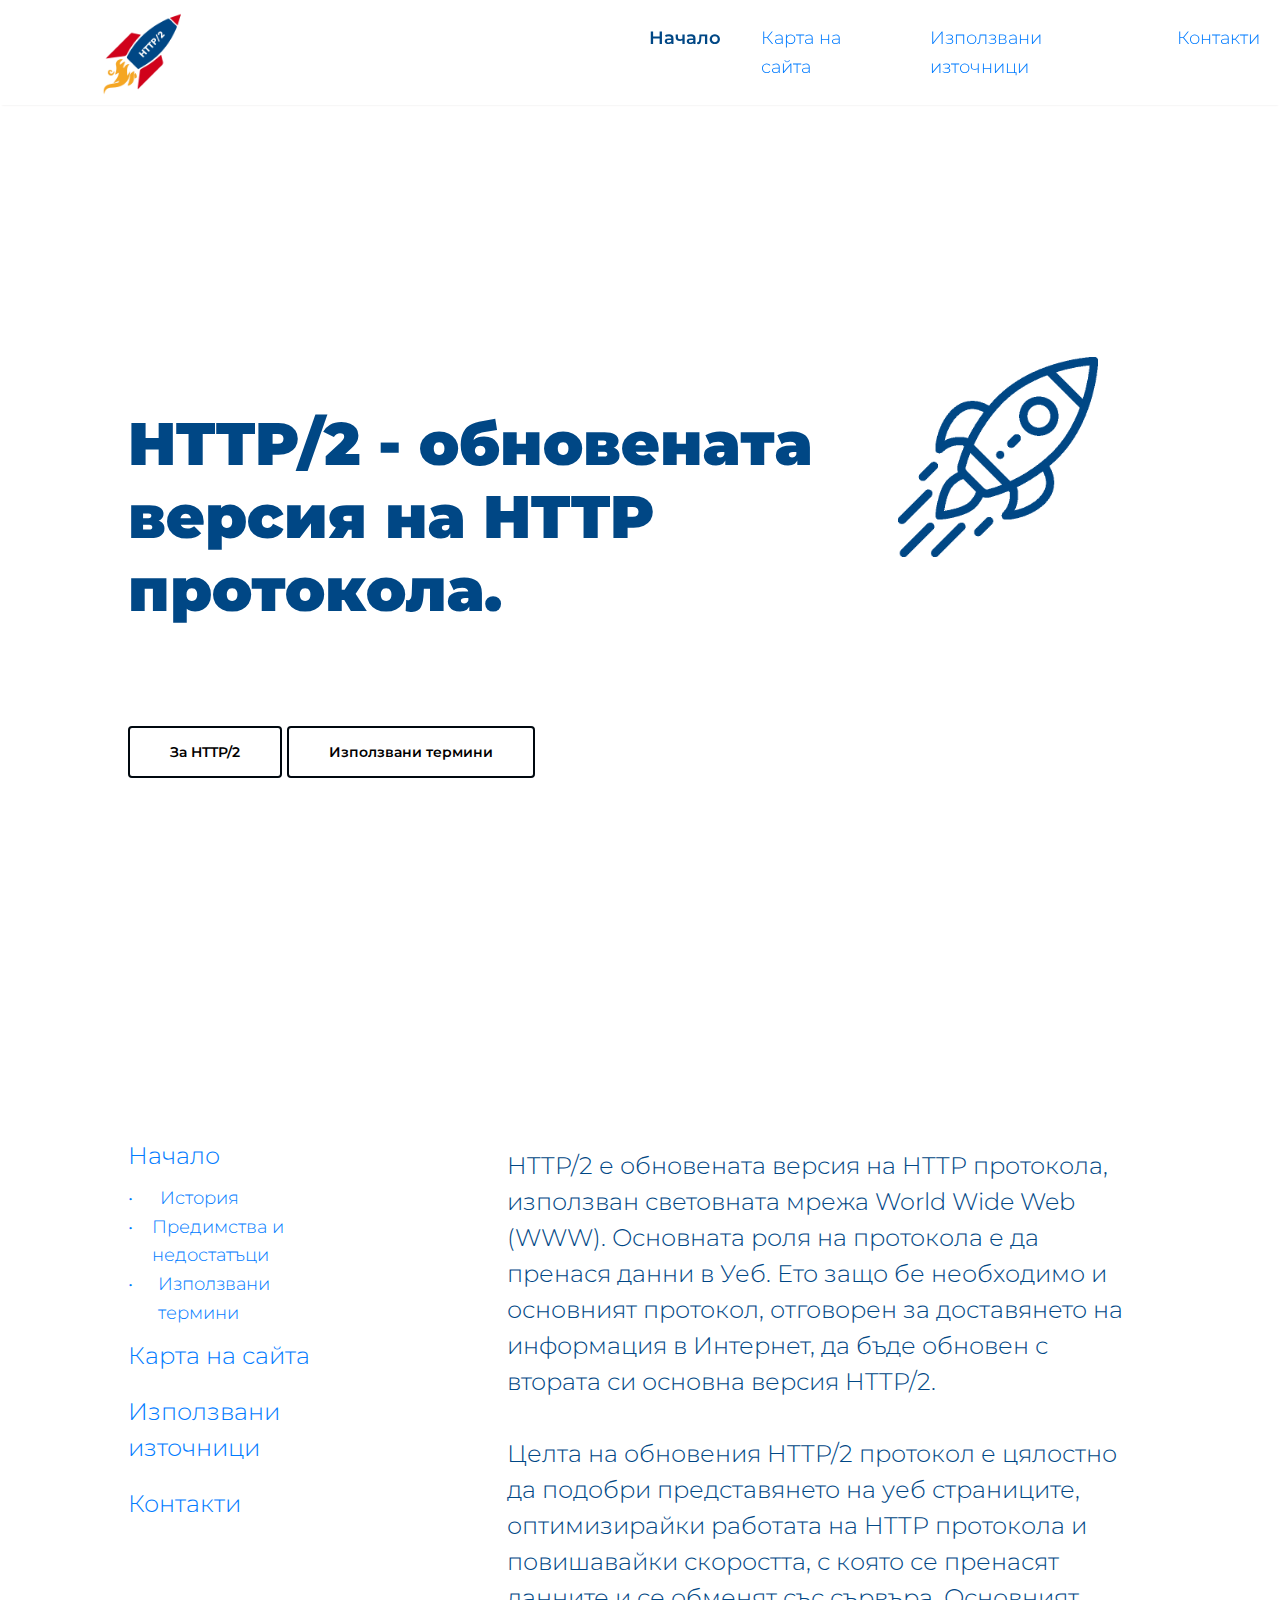
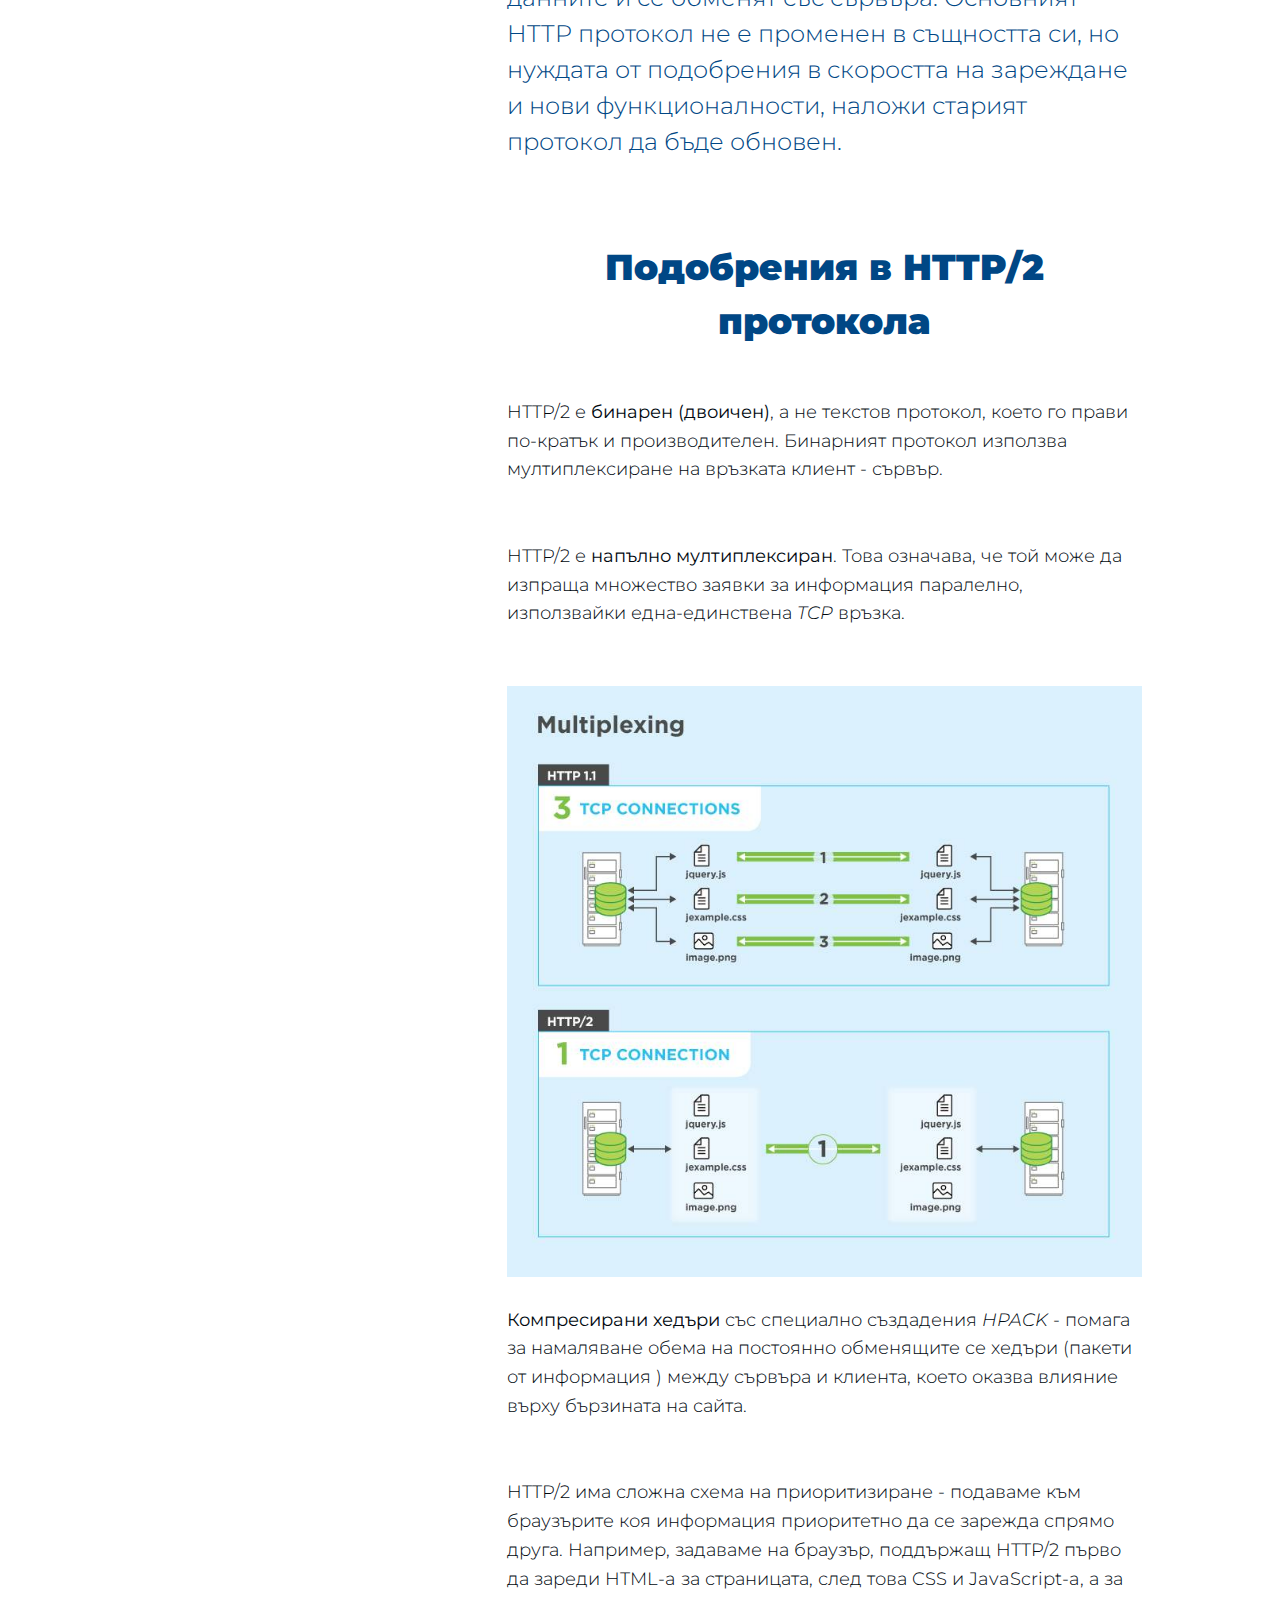
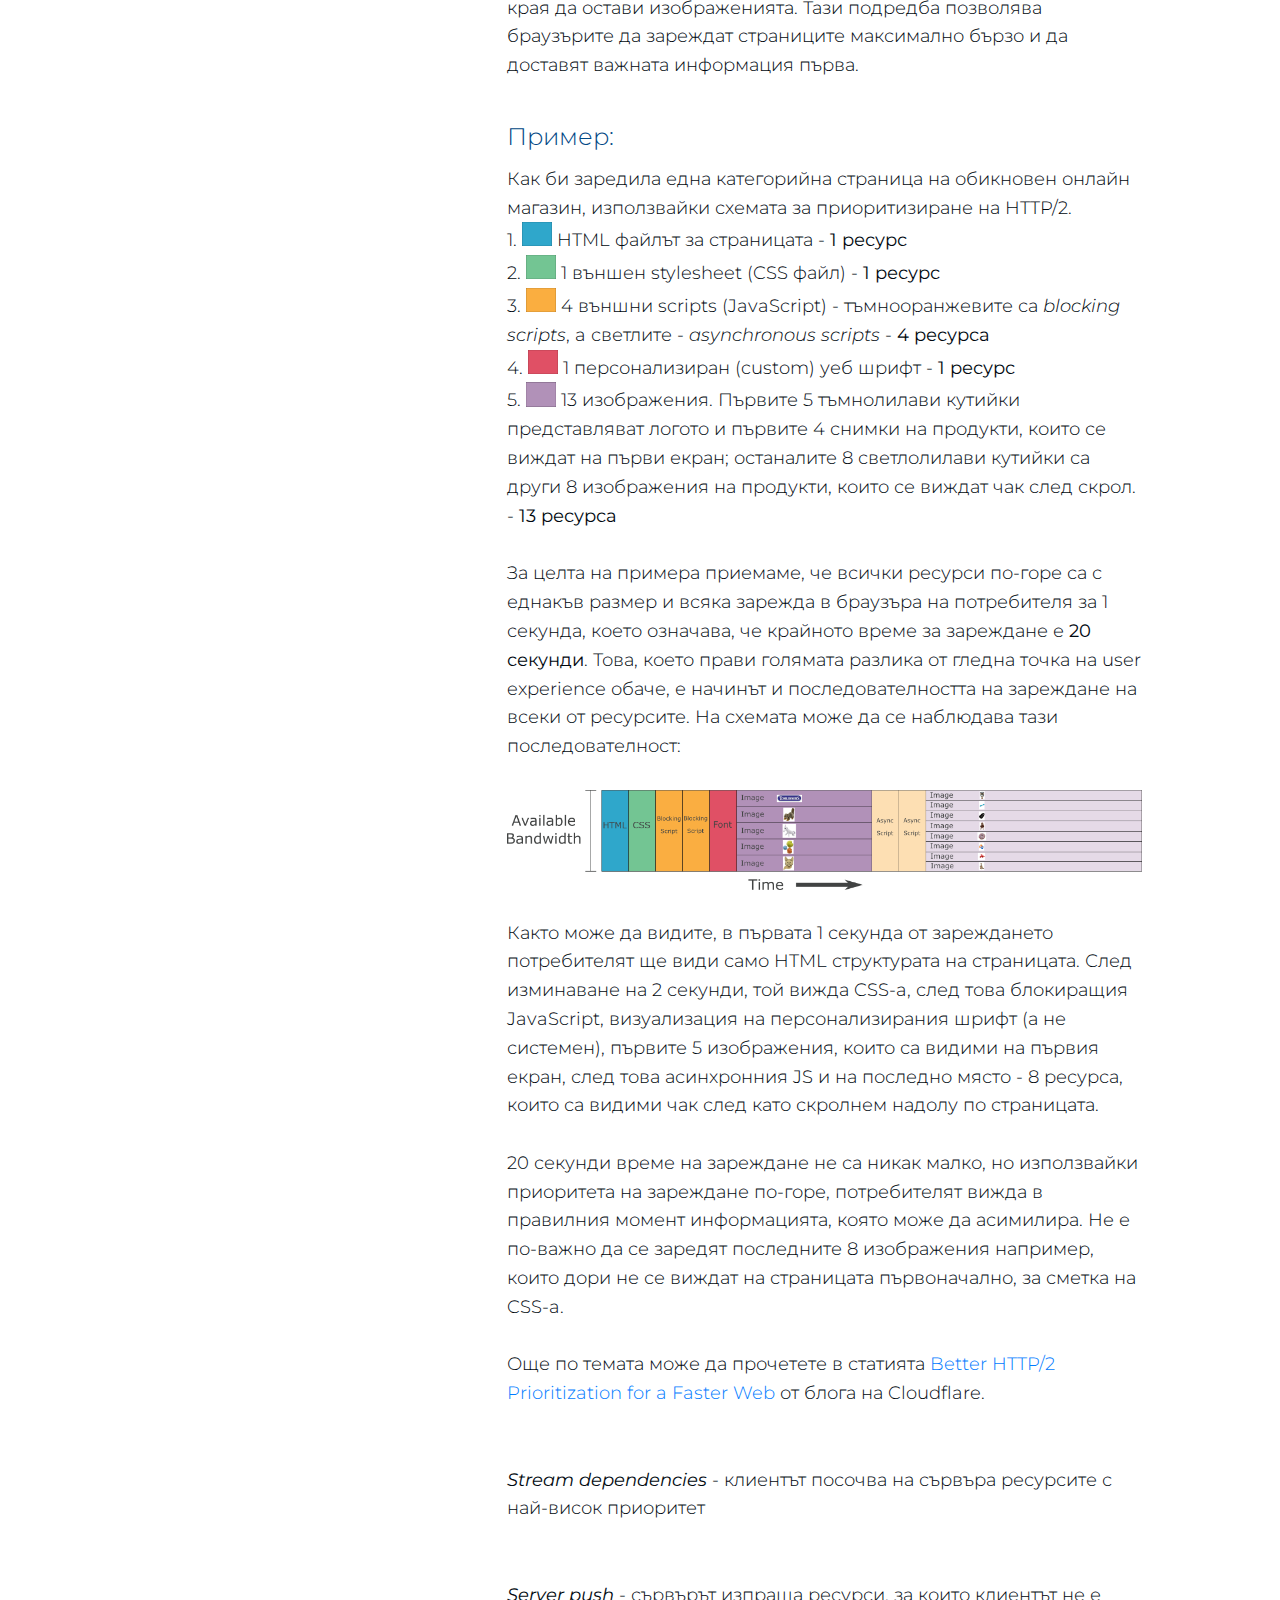
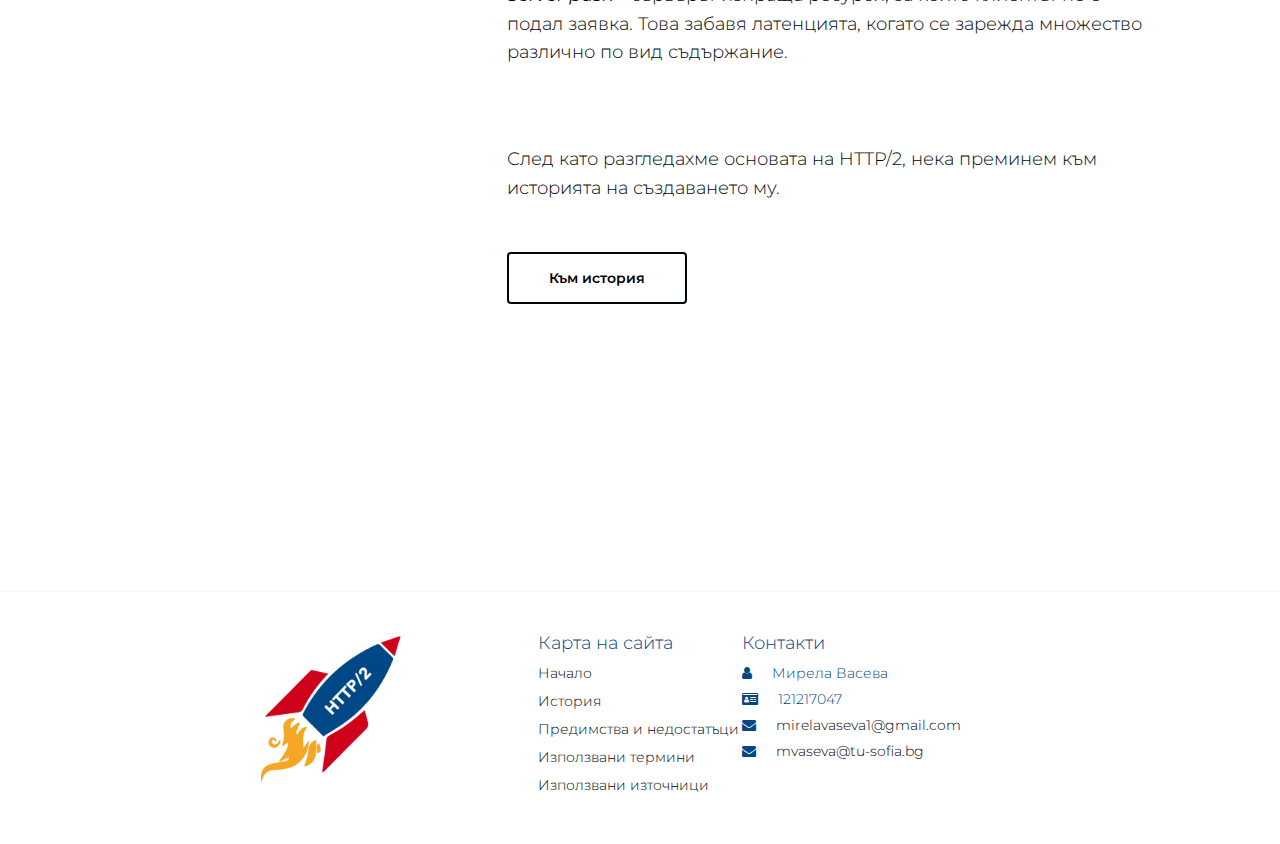
==== index.html @ add682d5 "first commit" ====
!DOCTYPE html>
<html>
    <head>
        <meta charset="utf-8">
        <meta http-equiv="X-UA-Compatible" content="IE=edge">
        <title>HTTP/2</title>
        <meta name="description" content="">
        <meta name="viewport" content="width=device-width, initial-scale=1">
        <link rel="stylesheet" href="main.css">
        <link rel="preconnect" href="https://fonts.gstatic.com">
        <link href="https://fonts.googleapis.com/css2?family=Montserrat:ital,wght@0,300;0,600;0,900;1,300;1,600;1,900&display=swap" rel="stylesheet">
        <link rel="shortcut icon" href="images/favicon.ico" type="image/x-icon">
        <link rel="icon" href="images/favicon.ico" type="image/x-icon">
        <link rel="stylesheet" href="https://cdnjs.cloudflare.com/ajax/libs/font-awesome/4.7.0/css/font-awesome.min.css">
    </head>
    <body>
         <nav class="navbar" role="navigation">
             <div class="navbar-logo">
                <a class="logo-image" href="index.html"><img src="images/http2-logo.png" alt="logo"></a> 
             </div>
            <div id="menuToggle">
              <input type="checkbox" />
                <span></span>
                <span></span>
                <span></span>
            <ul id="menu">
              <li class="nav-item"><a class="nav-link active" href="index.html">Начало</a></li>
              <li class="nav-item"><a class="nav-link" href="pages/sitemap.html">Карта на сайта</a></li>
              <li class="nav-item"><a class="nav-link" href="pages/izpolzvani-iztochnici.html">Използвани източници</a></li>
              <li class="nav-item"><a class="nav-link" href="pages/kontakti.html">Контакти</a></li>
            </ul>
           </div>
          </nav>
        <div class="container">
            <header class="header">
                <div class="header-content">
                    <div class="content-text">
                        <h1>HTTP/2 - обновената версия на HTTP протокола.</h1>
                    </div>
                    <div class="content-image">
                        <img src="images/https2-icon.png" alt="alt">
                    </div>
                    
                </div>
                <a href="#za-http2" class="button">За HTTP/2</a>
                <a href="#izpolzvani-termini" class="button">Използвани термини</a>
            </header>
            <div id="za-http2" class="section">
                <div class="sidebar">
                    <div class="sidebar-content">
                        <h4><a href="index.html">Начало</h4>
                            <ul class="custom-list">
                                <li><a href="pages/istoria.html">История</a></li>
                                <li><a href="pages/predimstva-i-nedostataci.html">Предимства и недостатъци</a></li>
                                <li><a href="pages/izpolzvani-termini.html">Използвани термини</a></li>
                            </ul>
                        <h4><a href="pages/sitemap.html">Карта на сайта</a></h4>
                        <h4><a href="pages/izpolzvani-iztochnici.html">Използвани източници</a></h4>
                        <h4><a href="pages/kontakti.html">Контакти</a></h4>
                    </div>
                </div>

                <div class="content">
                    <div class="content-section pd-1">
                        <h4>HTTP/2 е обновената версия на HTTP протокола, използван световната мрежа World Wide Web (WWW). Основната роля на протокола е да пренася данни в Уеб. Ето защо бе необходимо и основният протокол, отговорен за доставянето на информация в Интернет, да бъде обновен с втората си основна версия HTTP/2.
                            <br><br>Целта на обновения HTTP/2 протокол е цялостно да подобри представянето на уеб страниците, оптимизирайки работата на HTTP протокола и повишавайки скоростта, с която се пренасят данните и се обменят със сървъра. Основният HTTP протокол не е променен в същността си, но нуждата от подобрения в скоростта на зареждане и нови функционалности, наложи старият протокол да бъде обновен.
                        </h4>
                        
                    </div>
                    <div class="content-section pd-1">
                        <h2>Подобрения в HTTP/2 протокола</h2>
                        <p>HTTP/2 е <strong>бинарен (двоичен)</strong>, а не текстов протокол, което го прави по-кратък и производителен. Бинарният протокол използва мултиплексиране на връзката клиент - сървър.</p>
                        <br><br>       
                        <p>HTTP/2 е <strong>напълно мултиплексиран</strong>. Това означава, че той може да изпраща множество заявки за информация паралелно, използвайки една-единствена <em>TCP</em> връзка.</p>
                        <br><br>
                        <img src="images/http2-multiplexing.jpg" alt="" width="100%">
                        <br><br>
                        <p><strong>Компресирани хедъри</strong> със специално създадения <em>HPACK</em> - помага за намаляване обема на постоянно обменящите се хедъри (пакети от информация ) между сървъра и клиента, което оказва влияние върху бързината на сайта.</p>
                        <br><br>
                        <p>HTTP/2 има сложна схема на приоритизиране - подаваме към браузърите коя информация приоритетно да се зарежда спрямо друга. Например, задаваме на браузър, поддържащ HTTP/2 първо да зареди HTML-a за страницата, след това CSS и JavaScript-a, а за края да остави изображенията. Тази подредба позволява браузърите да зареждат страниците максимално бързо и да доставят важната информация първа.</p>
                        <br><h4>Пример:</h4>
                        <p>Как би заредила една категорийна страница на обикновен онлайн магазин, използвайки схемата за приоритизиране на HTTP/2.</p>
                        <p>1. <img src="images/html-1.png" width="30px"> HTML файлът за страницата - <strong>1 ресурс</strong></p>
                        <p>2. <img src="images/css-1.png" width="30px"> 1 външен stylesheet (CSS файл) - <strong>1 ресурс</strong></p> 
                        <p>3. <img src="images/script-1.png" width="30px"> 4 външни scripts (JavaScript) - тъмнооранжевите са <em>blocking scripts</em>, a светлите - <em>asynchronous scripts</em> - <strong>4 ресурсa</strong></p>
                        <p>4. <img src="images/font-1.png" width="30px"> 1 персонализиран (custom) уеб шрифт - <strong>1 ресурс</strong></p> 
                        <p>5. <img src="images/image-1.png" width="30px"> 13 изображения. Първите 5 тъмнолилави кутийки представляват логото и първите 4 снимки на продукти, които се виждат на първи екран; останалите 8 светлолилави кутийки са други 8 изображения на продукти, които се виждат чак след скрол. - <strong>13 ресурсa</strong></p> 
                        <br>
                        <p>За целта на примера приемаме, че всички ресурси по-горе са с еднакъв размер и всяка зарежда в браузъра на потребителя за 1 секунда, което означава, че крайното време за зареждане е <strong>20 секунди</strong>. Това, което прави голямата разлика от гледна точка на user experience обаче, е начинът и последователността на зареждане на всеки от ресурсите. На схемата може да се наблюдава тази последователност:</p>
                        <br>
                        <img src="images/http2-loadingtime.png" alt="" width="100%">
                        <br><br>
                        <p>Както може да видите, в първата 1 секунда от зареждането потребителят ще види само HTML структурата на страницата. След изминаване на 2 секунди, той вижда CSS-a, след това блокиращия JavaScript, визуализация на персонализирания шрифт (а не системен), първите 5 изображения, които са видими на първия екран, след това асинхронния JS и на последно място - 8 ресурса, които са видими чак след като скролнем надолу по страницата.
                        <br><br>
                        <p>20 секунди време на зареждане не са никак малко, но използвайки приоритета на зареждане по-горе, потребителят вижда в правилния момент информацията, която може да асимилира. Не е по-важно да се заредят последните 8 изображения например, които дори не се виждат на страницата първоначално, за сметка на CSS-a.
                        <br> <br>           
                        <p>Още по темата може да прочетете в статията <a href="https://blog.cloudflare.com/better-http-2-prioritization-for-a-faster-web/" target="_blank">Better HTTP/2 Prioritization for a Faster Web</a> от блога на Cloudflare.</p>
                        <br><br>
                        <p><strong><em>Stream dependencies</em></strong> - клиентът посочва на сървъра ресурсите с най-висок приоритет</p>
                        <br><br>
                        <p><strong><em>Server push</em></strong> - сървърът изпраща ресурси, за които клиентът не е подал заявка. Това забавя латенцията, когато се зарежда множество различно по вид съдържание.</p>                   
                    </div>
                    <div class="content-section pd-1">
                        <br><br>
                        <p>След като разгледахме основата на HTTP/2, нека преминем към историята на създаването му. </p>
                        <a href="pages/istoria.html" class="button">Към история</a>
                    
                    </div>
                    
    

                </div>
            </div>
        </div>
        <div class="footer">
            <div class="footer-img-logo"><img src="images/http2-logo.png" alt="logo"></div>
            <div class="footer-content">
                <div class="content-logo"><img src="images/http2-logo.png" alt="logo"></div>
                <div class="content-sitemap">
                    <span class="footer-heading">Карта на сайта</span>
                    <span class="sitemap-links"><a href="index.html">Начало</a></span>
                    <span class="sitemap-links"><a href="pages/istoria.html">История</a></span>
                    <span class="sitemap-links"><a href="pages/predimstva-i-nedostataci.html">Предимства и недостатъци</a></span>
                    <span class="sitemap-links"><a href="pages/izpolzvani-termini.html">Използвани термини</a></span>
                    <span class="sitemap-links"><a href="pages/izpolzvani-iztochnici.html">Използвани източници</a></span>
                </div>
                <div class="content-contacts">
                    <span class="footer-heading">Контакти</span>
                    <span class="contact-item"><i class="fa fa-user"></i>Мирела Васева</span>
                    <span class="contact-item"><i class="fa fa-id-card"></i>121217047</span>
                    <span class="contact-item"><i class="fa fa-envelope"></i><a href="mailto:mirelavaseva1@gmail.com">mirelavaseva1@gmail.com</a></span>
                    <span class="contact-item"><i class="fa fa-envelope"></i><a href="mailto:mvaseva@tu-sofia.bg">mvaseva@tu-sofia.bg</a></span>
                </div>
            </div>
        </div>
        <script src="" async defer></script>
    </body>
</html>
---- main.css ----
html {
    scroll-behavior: smooth;
  }
body{
    margin: 0;
}
body, p {
    font: 300 18px "Montserrat", sans-serif;
    margin: 0;
    color:#00080f;
    line-height: 1.6em;
}
h1, h2, h2, h3{
    margin-top:50px;
    margin-bottom: 50px;

}
h4{
    margin-top:10px;
    margin-bottom: 10px;
}

h1{
    color: #004785;
    font: 900 60px "Montserrat", sans-serif;
}
h2{
    color: #004785;
    font: 900 36px "Montserrat", sans-serif;
    text-align: center;
    line-height: 1.5em;
}
h3{
    color: #004785;
    font: 900 28px "Montserrat", sans-serif;
    line-height: 1.5em;
}
h4{
    color: #004785;
    font: 300 24px "Montserrat", sans-serif;
    line-height: 1.5em;
}

hr{
    width: 70%;
    border-color: #004785;
}

table{
    width:100%;
    margin-top:50px;
    padding-right:50px;
}

.tb-left{
    width:40%;
}

.tb-right{
    width:60%;
}

td{
    padding:10px 0;
    border-bottom: solid 1px #a6d5ff;
}

th{
    background-color: #a6d5ff;
    font-weight: bold;
}

ul{
    margin:0;
    padding: 0;
    list-style: none;
}

ol{
    font-size: 24px;
    font-weight: bold;
    color: #004785;
}

.custom-list li{
    display:flex;
    justify-content: start;
}

.custom-list li::before {
    content: "\2022";  
    color: #007bff;  
    display: inline-block; 
    width: 32px; 
  }

a {
    color: #007bff;
    text-decoration: none;
    background-color: transparent;
}

a:hover{
    color:#00080f;
}

a:not([href]):not([class]) {
    color: inherit;
    text-decoration: none;
}

a:not([href]):not([class]):hover {
    color: inherit;
    text-decoration: none;
}
a.button {
    -webkit-appearance: button;
    -moz-appearance: button;
    appearance: button;

    text-decoration: none;
    color: initial;
}
.button{
    background: #fff;
    color:#00080f;
    border: 2px solid #00080f;
    padding:15px 40px;
    border-radius: 4px;
    margin:50px 0;
    font: 600 14px "Montserrat", sans-serif;

}
.button:hover{
    background: #004785;
    color:#fff;
    border-color: #004785;
}

.navbar {
    display: flex;
    background-color: #fff;
    position: fixed;
    top: 0;
    width: 100%;
    height: 85px;
    padding:10px 0px;

    box-shadow: 0 2px 2px -2px rgb(230, 229, 229);

}
.logo-text{
    margin-left: 40px;
    color: #004785;
    font-weight: 900;
    font-size: 28px;
    display: none;
}

.nav-item{
    margin: 0 20px;
}
.nav-item a:hover{
    color: #004785;
}
.active{
    color: #004785;
    font-weight: 600;
}
.navbar .logo-image img {
    height: 100%;
    margin-left: 100px;
}

.header {
	background-size: cover;
    padding-top: 200px;
    padding-bottom: 200px;
}
.header-content{
    display: flex;
}
.header-content .content-text{
    width: 70%;
}
.header-content .content-image{
    display: flex;
    justify-content: center;
    width: 30%;
}
.header-content .content-image img{
    width: 200px;
    height:200px;
}

.header-content .content-image-contacts img{
    width: 400px;
    height:400px;
}
.bulletpoints-description{
    padding-left: 30px;
}

.section{
    display: flex;
    padding-bottom: 100px;
    justify-content: space-between;
    padding-top: 100px;

}
.custom-section{
    display: flex;
    flex-direction: column;
}
.section-columns{
    padding-bottom: 30px;
    padding-top: 30px;
}
.sidebar{
    /*margin: auto;*/
    width: 30%;
    
}
.sidebar-content{
    display: flex;
    flex-direction: column;
    /* text-align: center; */
}
.sidebar a:hover{
    color: #004785;
}
.content{
    margin: auto 0;
    padding-left: 150px;
    width: 90%;
}
.pd-1{
    padding:10px
}
.pd-2{
    padding:20px
}
.pd-3{
    padding:30px
}
.pd-4{
    padding:40px
}
.pd-5{
    padding:50px
}
.container{
    padding: 10%
}
.custom-collumn{
    border: solid 1px #c0e2ff;
    color: white;
    background: #c0e2ff;
    border-radius: 4px;
    width: 40%;
    box-shadow: 3px 3px 5px 1px #0047852c;
}

.content-heading{
    padding-bottom:0; 
    margin-bottom: 0; 
    text-align: left; 
    margin-right: 50%;
}

#menuToggle input{
display: none;
}
#menu{
    display: flex;
}
.navbar-logo{
    height: 100%;
    width: 50%;
    padding: 2px;
    margin: auto 0;
}
.footer {
    left: 0;
    bottom: 0;
    right:0;
    width: 100%;
    background-color: #fff;
    color: #004785;
    text-align: center;
    box-shadow: 0 2px 2px 2px rgb(230, 229, 229);
 }
.footer-content{
    text-align: left;
    display: flex;
    padding: 40px 10%;
    justify-content: space-between;
    font: 300 14px "Montserrat", sans-serif;
}
.content-logo{
    text-align: center;
    flex: 2;
}
.content-logo img{
    width: 150px;
}
.content-sitemap{
    display: flex;
    flex: 1;
    flex-direction: column;
    /* justify-content: space-evenly; */
}
.content-contacts{
    display: flex;
    flex: 2;
    flex-direction: column;
    /* justify-content: space-evenly; */
}
.footer-heading{
    font-size: 18px;
    padding-bottom: 10px;
}
.sitemap-links{
    padding-bottom: 10px;
}
.sitemap-links a, .contact-item a{
    color: #00080f;
}
.sitemap-links a:hover, .contact-item a:hover{
    color: #a6d5ff;
}
.contact-item i{
    margin-right: 20px;
    padding-bottom: 10px;
}


.footer-text-logo{
    display: none;
}
.footer-img-logo{
    display: none;
}
@media(min-width:768px){
    #menuToggle{
        margin: auto;
    }
}
@media(max-width:767px){

    h1{
        font-size:40px;
    }
    
    .button{
        margin:20px 0px;
    }
    
    .header-content .content-image{
        display: block;
        width: 100%;
        
    }
    .header-content .content-image img{
        width: 60%;
        margin-left: 15%;
        margin-right: 15%;
        margin-top: 20px;
        margin-bottom: 20px;
    }
    nav {
        height: 65px;
      }
      .navbar-logo{
        width: unset;
    }
      
      #menuToggle {
        display: flex;
        flex-direction: column;
        position: relative;
        left: 50%;
        top: 35%;
        z-index: 1;
        -webkit-user-select: none;
        user-select: none;
      }
      
      #menuToggle input
      {
        display: flex;
        width: 40px;
        height: 32px;
        position: absolute;
        cursor: pointer;
        opacity: 0;
        z-index: 2;
        -webkit-tap-highlight-color: transparent

      }
      
      #menuToggle span
      {
        display: flex;
        width: 29px;
        height: 2px;
        margin-bottom: 5px;
        position: relative;
        background: #004785;
        border-radius: 3px;
        z-index: 1;
        transform-origin: 5px 0px;
      }
      
      #menuToggle span:first-child
      {
        transform-origin: 0% 0%;
      }
      
      #menuToggle span:nth-last-child(2)
      {
        transform-origin: 0% 100%;
      }
      
      #menuToggle input:checked ~ span
      {
        opacity: 1;
        transform: rotate(45deg) translate(-3px, -1px);
        background: #004785;
        -webkit-transform: rotate(45deg) translate(-3px, -1px);
        -moz-transform: rotate(45deg) translate(-3px, -1px);
        -ms-transform: rotate(45deg) translate(-3px, -1px);
        -o-transform: rotate(45deg) translate(-3px, -1px);
    }
      #menuToggle input:checked ~ span:nth-last-child(3)
      {
        opacity: 0;
        transform: rotate(0deg) scale(0.2, 0.2);
      }
      
      #menuToggle input:checked ~ span:nth-last-child(2)
      {
        transform: rotate(-45deg) translate(0, -1px);
      }
      
      #menu
      {
        display: block;
        position: absolute;
        width: 210px;
        height: 400px;
        box-shadow: 0 0 10px #85888C;
        margin: -50px 0 0 -150px;
        padding-top: 125px;
        background-color: #F5F6FA;
        -webkit-font-smoothing: antialiased;
        transform-origin: 0% 0%;
        transform: translate(190%, 0);
        -webkit-transform: translate(190%, 0);
        -moz-transform: translate(190%, 0);
        -ms-transform: translate(190%, 0);
        -o-transform: translate(190%, 0);
}
      
      #menu li
      {
        padding: 10px 0;
      }
      
      #menuToggle input:checked ~ ul
      {
        transform: none;
      }
    .logo-text{
        display: flex;
    }
    .navbar .logo-image img{
        /* display:none; */
        margin-left: 50px;
    }
    .header{
        padding-top: 80px;
        padding-bottom: 0;
    }
    .header-content{
        flex-direction: column;
    }
    .header-content .content-text{
        width: 100%;
    }
    .section{
        padding-top: 0px;
        padding-bottom: 0;
        flex-direction: column;
    }
    .sidebar{
        width: 100%;
    }
    .content{
        width: 100%;
        padding-left: 0;
    }
    h2{
        text-align: left;
    }
    .custom-collumn{
        width: inherit;
        margin-bottom: 50px;
    }
    .footer-text-logo, .footer-img-logo{
        display: block;
        padding: 20px 0 0 10%;
        font-size: 20px;
        text-align: left;
    }
    .footer-content{
        padding: 20px 10%;
    }
    .content-contacts{
        margin-left:20px;
    }
    .content-logo{
        display: none;
    }
    .contact-item i{
        margin-right: 5px;
    }


    .footer-img-logo img{
        width: 80px;
    }

    .header-content .content-image-contacts img{
        width: 80%;
        height: 80%;
        padding-top: 50px;
    }

    .content-heading{
        margin-right: 0;
    }
}
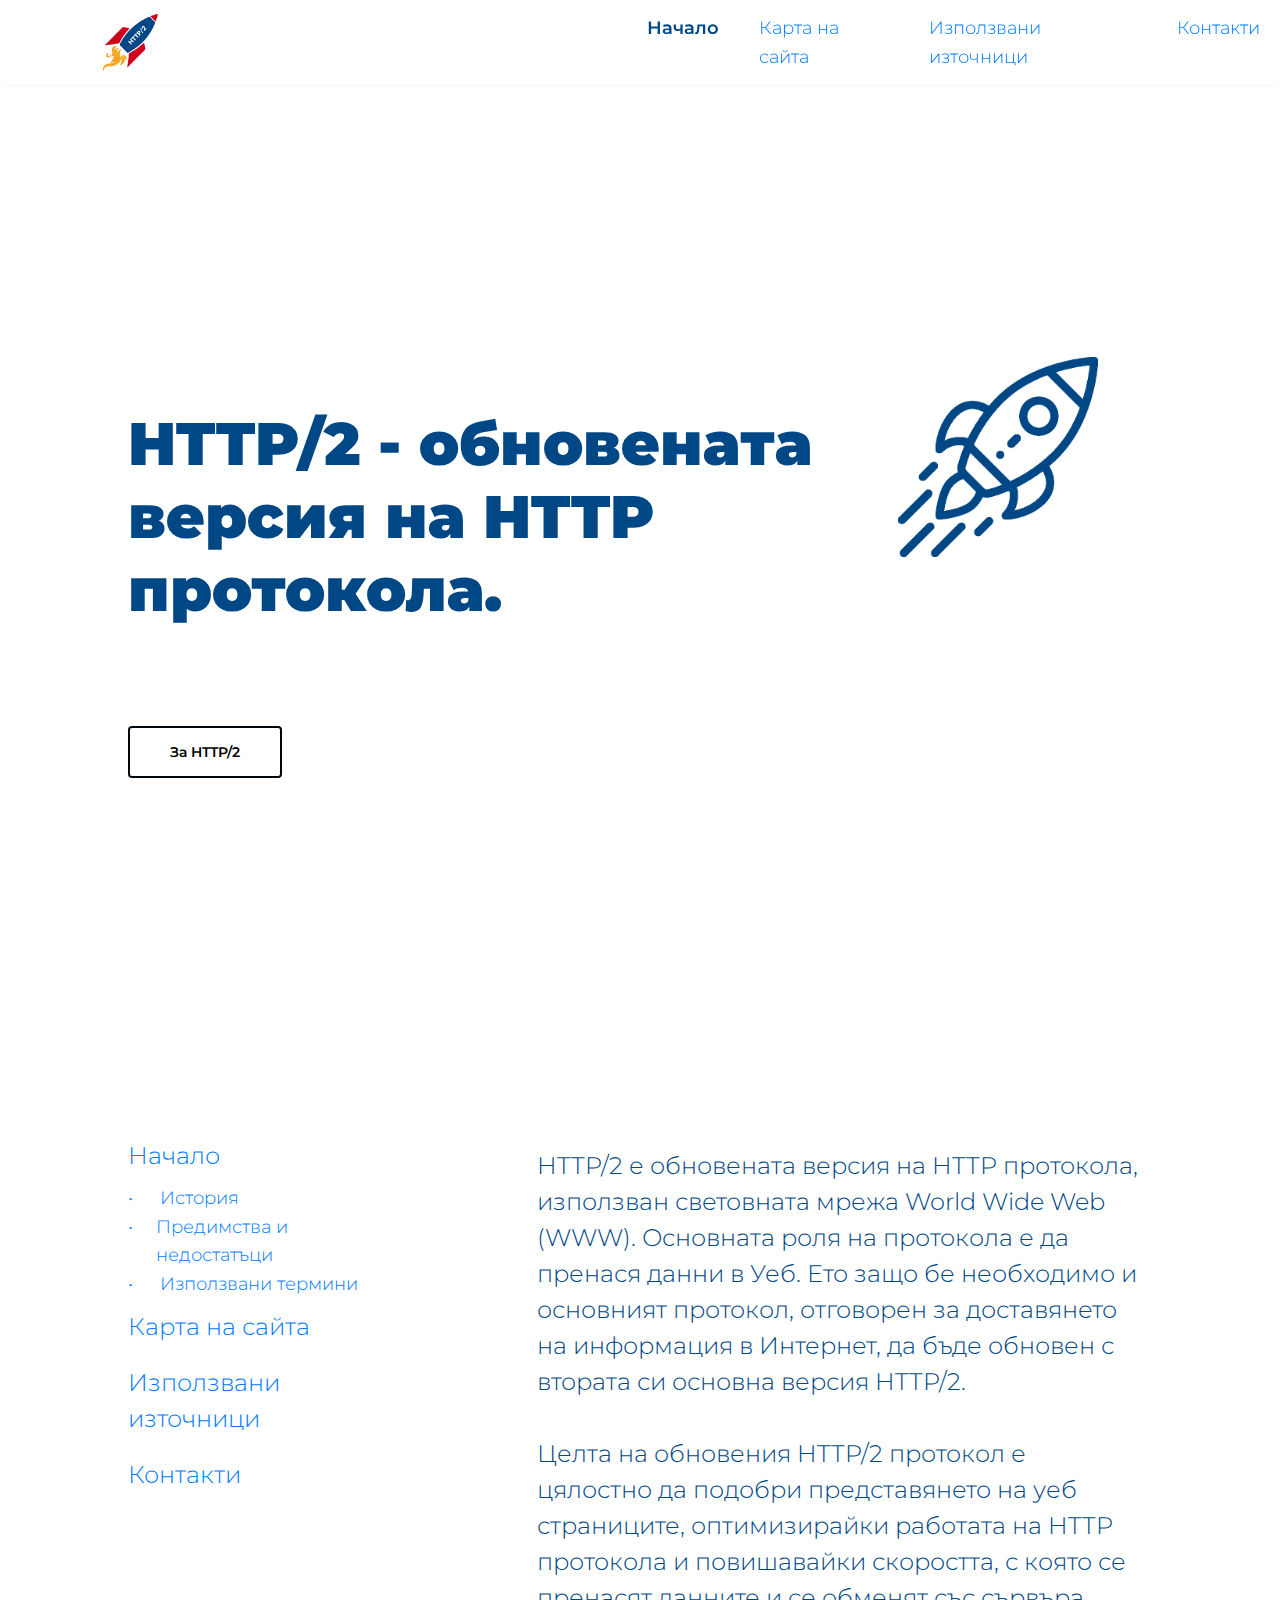
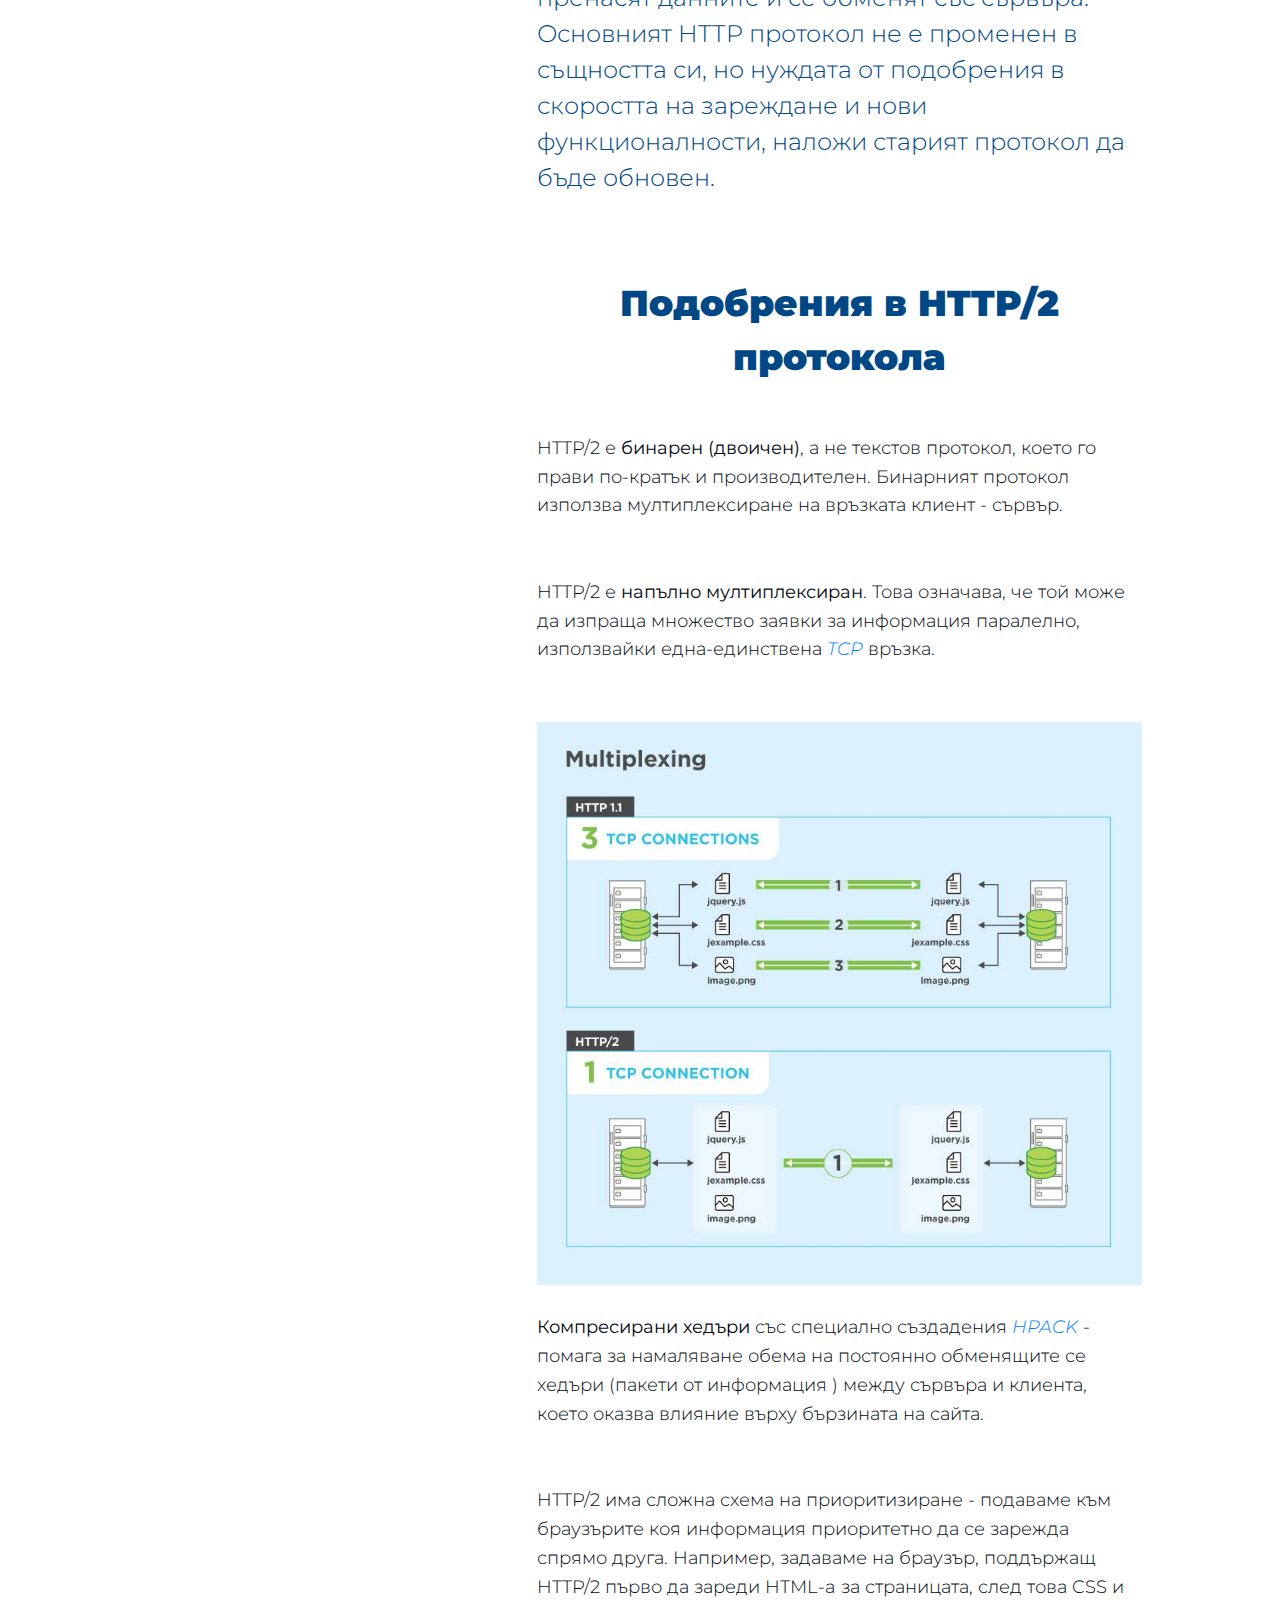
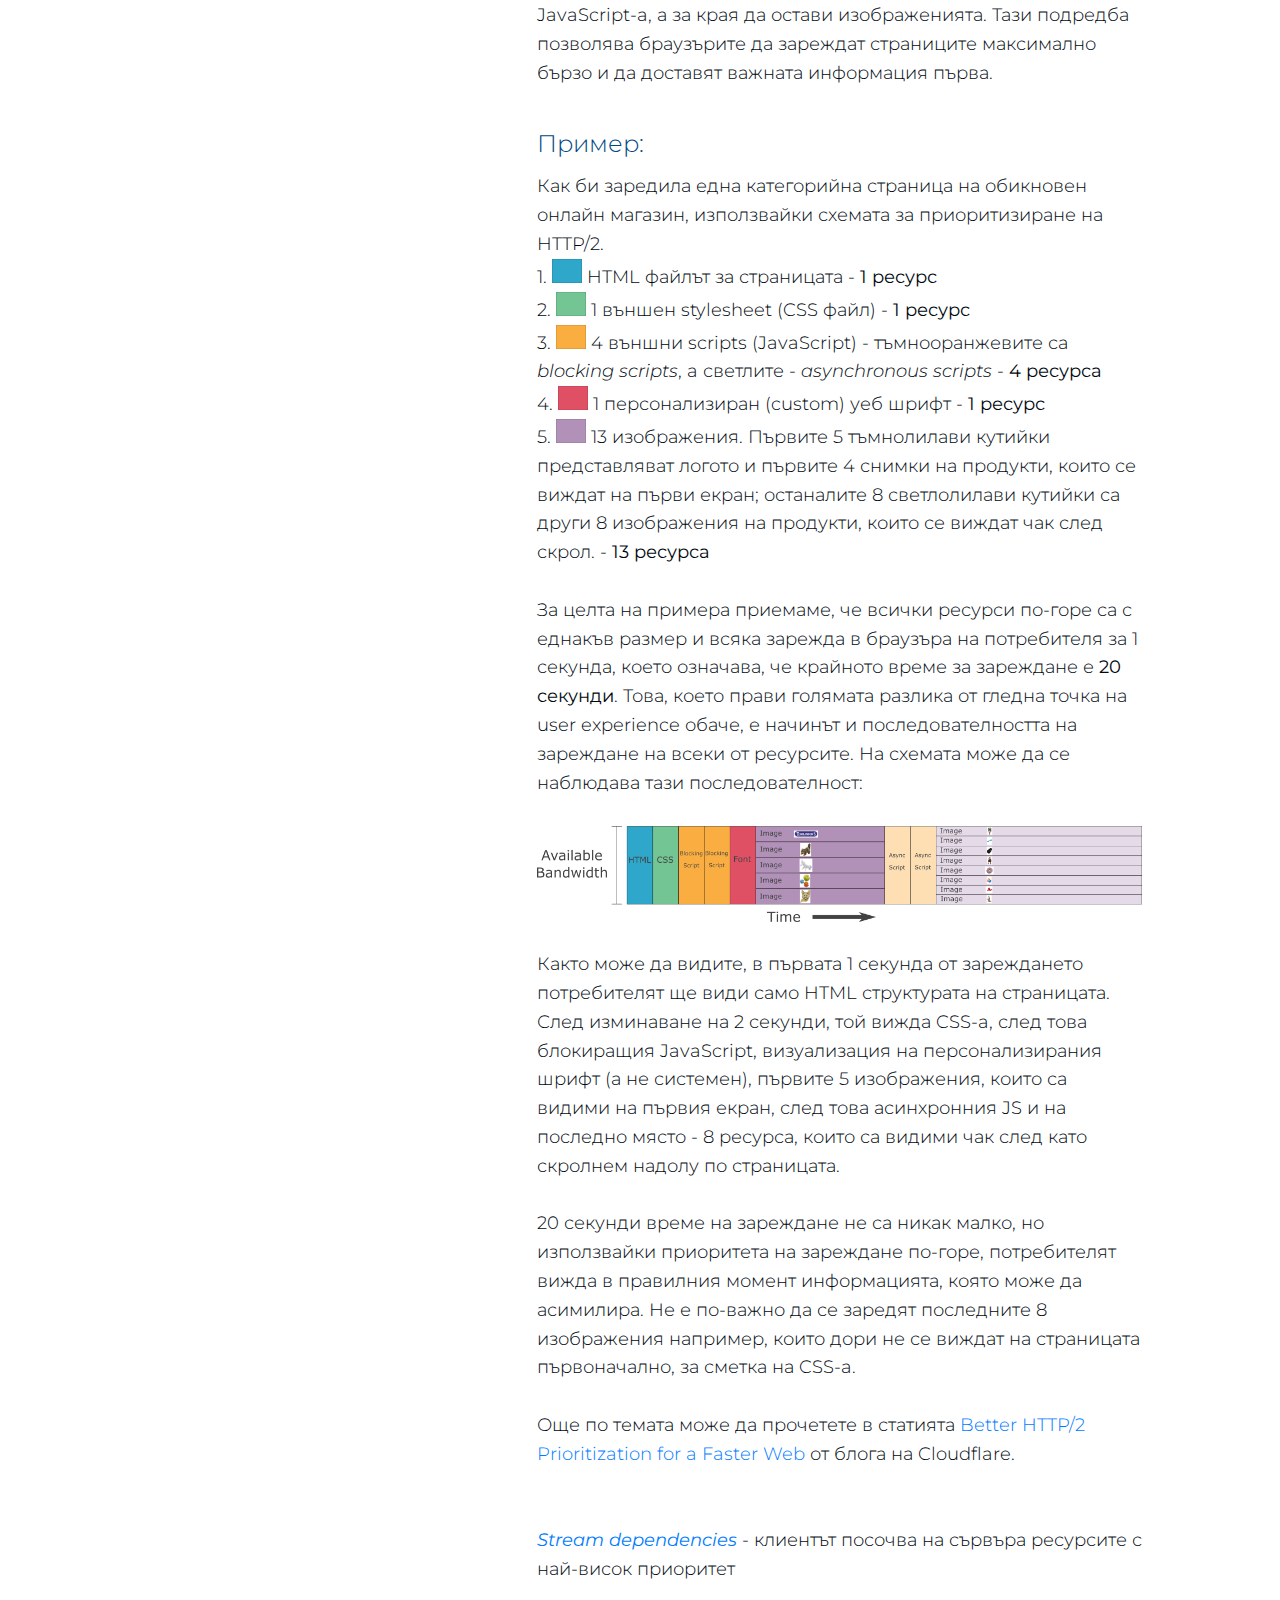
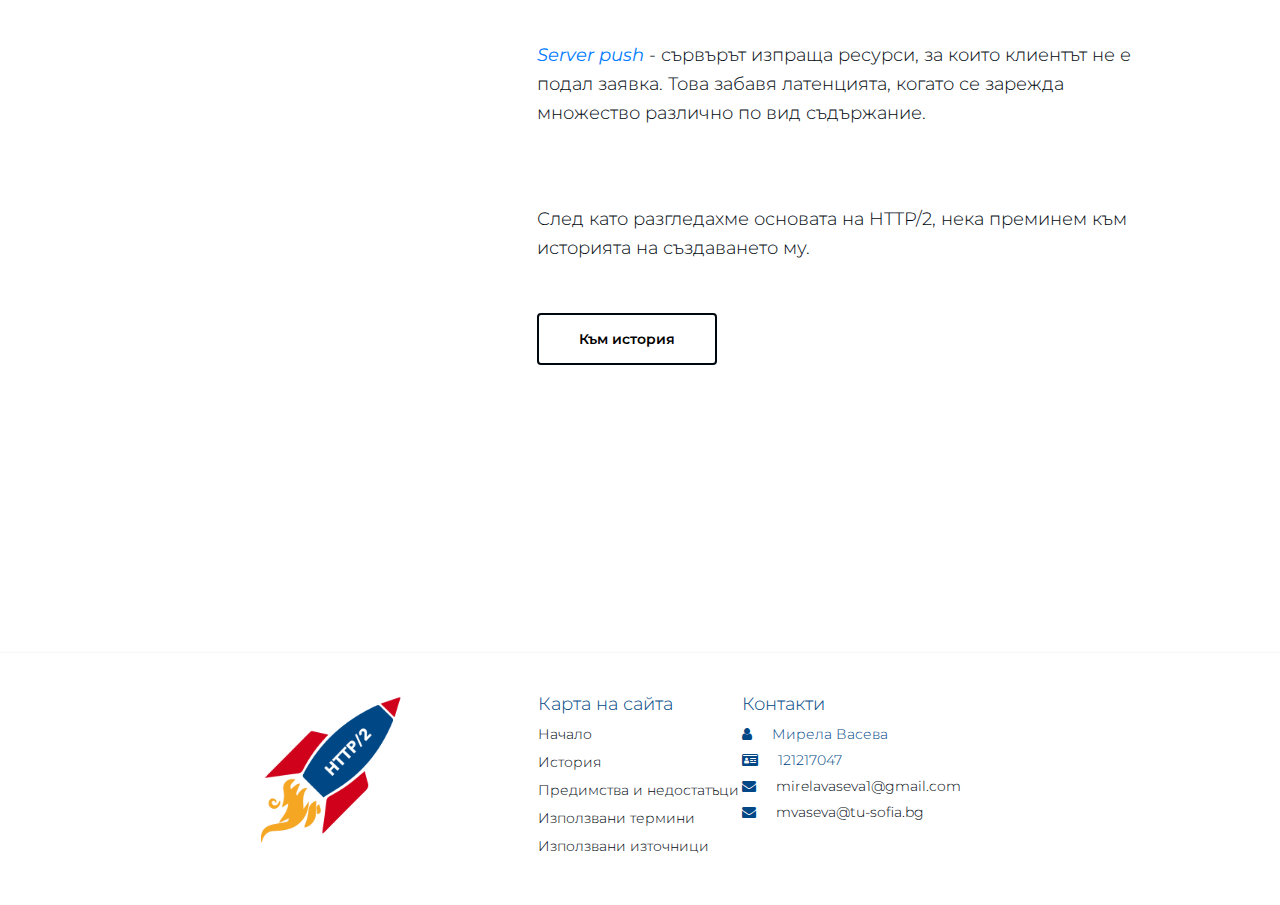
==== commit c48b309c: "commited last changes 11pm" ====
--- a/index.html
+++ b/index.html
@@ -43,7 +43,6 @@
                     
                 </div>
                 <a href="#za-http2" class="button">За HTTP/2</a>
-                <a href="#izpolzvani-termini" class="button">Използвани термини</a>
             </header>
             <div id="za-http2" class="section">
                 <div class="sidebar">
@@ -71,11 +70,11 @@
                         <h2>Подобрения в HTTP/2 протокола</h2>
                         <p>HTTP/2 е <strong>бинарен (двоичен)</strong>, а не текстов протокол, което го прави по-кратък и производителен. Бинарният протокол използва мултиплексиране на връзката клиент - сървър.</p>
                         <br><br>       
-                        <p>HTTP/2 е <strong>напълно мултиплексиран</strong>. Това означава, че той може да изпраща множество заявки за информация паралелно, използвайки една-единствена <em>TCP</em> връзка.</p>
+                        <p>HTTP/2 е <strong>напълно мултиплексиран</strong>. Това означава, че той може да изпраща множество заявки за информация паралелно, използвайки една-единствена <em><a href="pages/izpolzvani-termini.html">TCP</a></em> връзка.</p>
                         <br><br>
                         <img src="images/http2-multiplexing.jpg" alt="" width="100%">
                         <br><br>
-                        <p><strong>Компресирани хедъри</strong> със специално създадения <em>HPACK</em> - помага за намаляване обема на постоянно обменящите се хедъри (пакети от информация ) между сървъра и клиента, което оказва влияние върху бързината на сайта.</p>
+                        <p><strong>Компресирани хедъри</strong> със специално създадения <em><a href="pages/izpolzvani-termini.html">HPACK</a></em> - помага за намаляване обема на постоянно обменящите се хедъри (пакети от информация ) между сървъра и клиента, което оказва влияние върху бързината на сайта.</p>
                         <br><br>
                         <p>HTTP/2 има сложна схема на приоритизиране - подаваме към браузърите коя информация приоритетно да се зарежда спрямо друга. Например, задаваме на браузър, поддържащ HTTP/2 първо да зареди HTML-a за страницата, след това CSS и JavaScript-a, а за края да остави изображенията. Тази подредба позволява браузърите да зареждат страниците максимално бързо и да доставят важната информация първа.</p>
                         <br><h4>Пример:</h4>
@@ -96,9 +95,9 @@
                         <br> <br>           
                         <p>Още по темата може да прочетете в статията <a href="https://blog.cloudflare.com/better-http-2-prioritization-for-a-faster-web/" target="_blank">Better HTTP/2 Prioritization for a Faster Web</a> от блога на Cloudflare.</p>
                         <br><br>
-                        <p><strong><em>Stream dependencies</em></strong> - клиентът посочва на сървъра ресурсите с най-висок приоритет</p>
+                        <p><strong><em><a href="pages/izpolzvani-termini.html">Stream dependencies</a></em></strong> - клиентът посочва на сървъра ресурсите с най-висок приоритет</p>
                         <br><br>
-                        <p><strong><em>Server push</em></strong> - сървърът изпраща ресурси, за които клиентът не е подал заявка. Това забавя латенцията, когато се зарежда множество различно по вид съдържание.</p>                   
+                        <p><strong><em><a href="pages/izpolzvani-termini.html">Server push</a></em></strong> - сървърът изпраща ресурси, за които клиентът не е подал заявка. Това забавя латенцията, когато се зарежда множество различно по вид съдържание.</p>                   
                     </div>
                     <div class="content-section pd-1">
                         <br><br>
--- a/main.css
+++ b/main.css
@@ -145,6 +145,7 @@
     width: 100%;
     height: 85px;
     padding:10px 0px;
+    z-index: 999;
 
     box-shadow: 0 2px 2px -2px rgb(230, 229, 229);
 
@@ -268,6 +269,117 @@
     margin-right: 50%;
 }
 
+* {
+    box-sizing: border-box;
+  }
+  
+  /* The actual timeline (the vertical ruler) */
+  .timeline {
+    position: relative;
+    max-width: 1200px;
+    margin: 0 auto;
+  }
+  
+  /* The actual timeline (the vertical ruler) */
+  .timeline::after {
+    content: '';
+    position: absolute;
+    width: 6px;
+    background-color: #004785;
+    top: 0;
+    bottom: 0;
+    left: 50%;
+    margin-left: -3px;
+  }
+  
+  /* Container around content */
+  .container-timeline {
+    padding: 10px 40px;
+    position: relative;
+    background-color: inherit;
+    width: 50%;
+  }
+  
+  /* The circles on the timeline */
+  .container-timeline::after {
+    content: '';
+    position: absolute;
+    width: 25px;
+    height: 25px;
+    right: -17px;
+    background-color: #a6d5ff;
+    border: 4px solid #004785;
+    top: 15px;
+    border-radius: 50%;
+    z-index: 1;
+  }
+  
+  /* Place the container to the left */
+  .left {
+    left: 0;
+  }
+  
+  /* Place the container to the right */
+  .right {
+    left: 50%;
+  }
+  
+  /* Add arrows to the left container (pointing right) */
+  /*.left::before {
+    content: " ";
+    height: 0;
+    position: absolute;
+    top: 22px;
+    width: 0;
+    z-index: 1;
+    right: 30px;
+    border: medium solid #a6d5ff;
+    border-width: 10px 0 10px 10px;
+    border-color: transparent transparent transparent #a6d5ff;
+  }*/
+  
+  /* Add arrows to the right container (pointing left) */
+  /*.right::before {
+    content: " ";
+    height: 0;
+    position: absolute;
+    top: 22px;
+    width: 0;
+    z-index: 1;
+    left: 30px;
+    border: medium solid white;
+    border-width: 10px 10px 10px 0;
+    border-color: transparent white transparent transparent;
+  }*/
+  
+  /* Fix the circle for containers on the right side */
+  .right::after {
+    left: -16px;
+  }
+  
+  /* The actual content */
+  .content-timeline {
+    padding: 20px 30px;
+    background-color: #a6d5ff;
+    position: relative;
+    border-radius: 4px;
+    box-shadow: 3px 3px 5px 1px #0047852c;
+  }
+
+  .tml-heading{
+      text-align: left;
+      margin: 20px 0;
+      line-height: normal;
+  }
+
+  .tml-heading a{
+      color:#00080f;
+  }
+
+  .tml-heading a:hover{
+    color:#004785;
+}
+
 #menuToggle input{
 display: none;
 }
@@ -368,6 +480,40 @@
         margin-top: 20px;
         margin-bottom: 20px;
     }
+    /* Place the timelime to the left */
+    .timeline::after {
+        left: 31px;
+    }
+
+/* Full-width containers */
+    .container-timeline {
+        width: 100%;
+        padding-left: 50px;
+        padding-right: 20px;
+    }
+
+/* Make sure that all arrows are pointing leftwards */
+    .container-timeline::before {
+        left: 60px;
+        border: medium solid white;
+        border-width: 10px 10px 10px 0;
+        border-color: transparent transparent transparent transparent;
+    }
+
+/* Make sure all circles are at the same spot */
+    .left::after, .right::after {
+        left: 15px;
+    }
+
+/* Make all right containers behave like the left ones */
+    .right {
+        left: 0%;
+    }
+
+    .tml-heading{
+        font-size: 24px;
+    }
+
     nav {
         height: 65px;
       }
